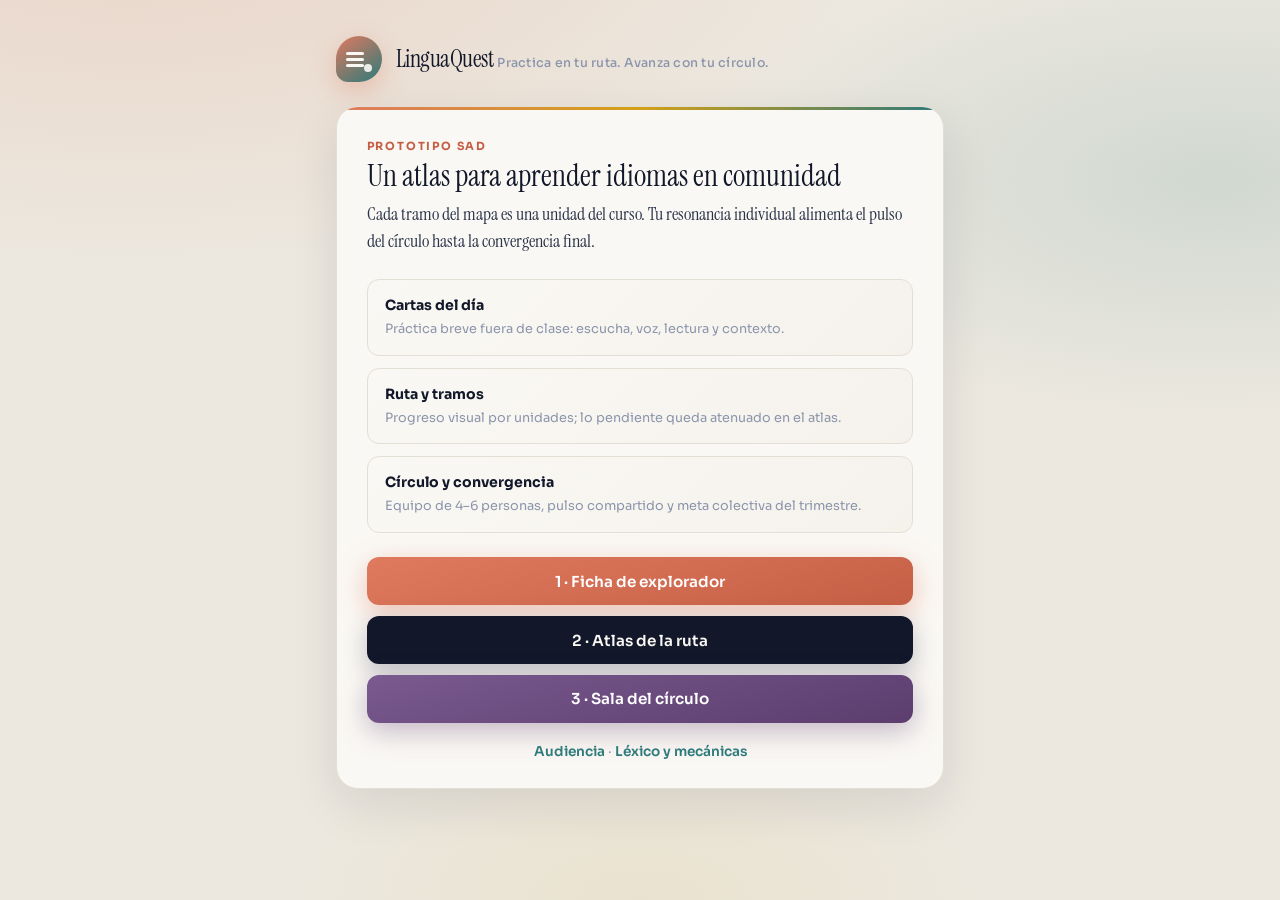
==== linguaquest/index.html @ 6ecec14f "Proyecto LinguaQuest y registro de plataforma. Incluye sitio web estático con páginas de inicio, map" ====
<!DOCTYPE html>
<html lang="es">
  <head>
    <meta charset="UTF-8" />
    <meta name="viewport" content="width=device-width, initial-scale=1.0" />
    <title>LinguaQuest — Atlas de idiomas</title>
    <link rel="stylesheet" href="css/shared.css" />
    <link rel="preconnect" href="https://fonts.googleapis.com" />
    <link rel="preconnect" href="https://fonts.gstatic.com" crossorigin />
    <link
      href="https://fonts.googleapis.com/css2?family=Instrument+Serif:ital@0;1&family=Sora:wght@400;500;600;700&display=swap"
      rel="stylesheet"
    />
  </head>
  <body>
    <div class="page page--splash">
      <header class="site-header">
        <div class="site-identity">
          <div class="site-mark" aria-hidden="true"></div>
          <div>
            <span class="site-name">LinguaQuest</span>
            <span class="site-tagline">Practica en tu ruta. Avanza con tu círculo.</span>
          </div>
        </div>
      </header>

      <main class="card card--accent-top">
        <div class="card-header">
          <p class="eyebrow">Prototipo SAD</p>
          <h1>Un atlas para aprender idiomas en comunidad</h1>
          <p class="hero-lead">
            Cada tramo del mapa es una unidad del curso. Tu resonancia individual alimenta el pulso del
            círculo hasta la convergencia final.
          </p>
        </div>

        <div class="splash-features">
          <div class="feature-tile">
            <strong>Cartas del día</strong>
            <span>Práctica breve fuera de clase: escucha, voz, lectura y contexto.</span>
          </div>
          <div class="feature-tile">
            <strong>Ruta y tramos</strong>
            <span>Progreso visual por unidades; lo pendiente queda atenuado en el atlas.</span>
          </div>
          <div class="feature-tile">
            <strong>Círculo y convergencia</strong>
            <span>Equipo de 4–6 personas, pulso compartido y meta colectiva del trimestre.</span>
          </div>
        </div>

        <nav class="nav-stack" aria-label="Pantallas del prototipo">
          <a class="btn btn--coral" href="registro.html">1 · Ficha de explorador</a>
          <a class="btn btn--ink" href="mapa.html">2 · Atlas de la ruta</a>
          <a class="btn btn--converge" href="equipo.html">3 · Sala del círculo</a>
        </nav>

        <p class="footer-note">
          <a href="docs/AUDIENCIA.md">Audiencia</a>
          ·
          <a href="docs/MECANICAS.md">Léxico y mecánicas</a>
        </p>
      </main>
    </div>
  </body>
</html>
---- linguaquest/css/shared.css ----
:root {
  --ink: #12182a;
  --ink-soft: #2a3348;
  --mist: #8b95ab;
  --paper: #faf8f4;
  --paper-edge: #e4dfd4;
  --bg: #ece8df;
  --bg-glow: #d4cfc4;
  --coral: #e07a5f;
  --coral-deep: #c45f45;
  --coral-soft: #fceee9;
  --teal: #2d7a7a;
  --teal-soft: #e3f2f2;
  --amber: #d4a017;
  --amber-soft: #faf3dc;
  --converge: #5c3d6e;
  --converge-soft: #f0eaf4;
  --radius: 14px;
  --radius-lg: 22px;
  --shadow: 0 16px 48px rgba(18, 24, 42, 0.1);
  --font: "Sora", system-ui, sans-serif;
  --font-display: "Instrument Serif", Georgia, serif;
}

*,
*::before,
*::after {
  box-sizing: border-box;
}

html {
  font-size: 16px;
  -webkit-font-smoothing: antialiased;
}

body {
  margin: 0;
  min-height: 100vh;
  font-family: var(--font);
  color: var(--ink);
  background: var(--bg);
  background-image:
    radial-gradient(ellipse 120% 80% at 10% -10%, rgba(224, 122, 95, 0.18), transparent 50%),
    radial-gradient(ellipse 90% 60% at 95% 20%, rgba(45, 122, 122, 0.14), transparent 45%),
    radial-gradient(ellipse 70% 50% at 50% 100%, rgba(212, 160, 23, 0.08), transparent 40%);
}

a {
  color: var(--teal);
  font-weight: 600;
  text-decoration: none;
}

a:hover {
  color: var(--coral-deep);
  text-decoration: underline;
}

.page {
  max-width: 520px;
  margin: 0 auto;
  padding: 1.75rem 1rem 3rem;
}

.page--wide {
  max-width: 920px;
}

.page--splash {
  max-width: 640px;
}

.site-header {
  margin-bottom: 1.5rem;
  display: flex;
  align-items: center;
  justify-content: space-between;
  gap: 1rem;
  flex-wrap: wrap;
}

.site-identity {
  display: flex;
  align-items: center;
  gap: 0.85rem;
}

.site-mark {
  flex-shrink: 0;
  width: 46px;
  height: 46px;
  border-radius: 50% 50% 50% 12px;
  background: linear-gradient(145deg, var(--coral), var(--teal));
  box-shadow: 0 8px 24px rgba(224, 122, 95, 0.35);
  position: relative;
}

.site-mark::before,
.site-mark::after {
  content: "";
  position: absolute;
  background: var(--paper);
  border-radius: 2px;
}

.site-mark::before {
  width: 18px;
  height: 3px;
  left: 10px;
  top: 16px;
  box-shadow: 0 6px 0 var(--paper), 0 12px 0 var(--paper);
}

.site-mark::after {
  width: 8px;
  height: 8px;
  right: 10px;
  bottom: 10px;
  border-radius: 50%;
  opacity: 0.9;
}

.site-name {
  font-family: var(--font-display);
  font-size: 1.5rem;
  font-weight: 400;
  color: var(--ink);
  letter-spacing: -0.02em;
  line-height: 1.1;
}

.site-tagline {
  font-size: 0.78rem;
  font-weight: 500;
  color: var(--mist);
  letter-spacing: 0.02em;
}

.nav-pills {
  display: flex;
  gap: 0.3rem;
  flex-wrap: wrap;
}

.nav-pills a {
  font-size: 0.75rem;
  font-weight: 600;
  padding: 0.4rem 0.7rem;
  border-radius: 999px;
  background: var(--paper);
  border: 1px solid var(--paper-edge);
  text-decoration: none;
  color: var(--mist);
}

.nav-pills a:hover,
.nav-pills a[aria-current="page"] {
  background: var(--ink);
  color: var(--paper);
  border-color: var(--ink);
  text-decoration: none;
}

.card {
  background: var(--paper);
  border: 1px solid var(--paper-edge);
  border-radius: var(--radius-lg);
  box-shadow: var(--shadow);
  padding: 1.75rem 1.5rem 1.5rem;
}

.card--accent-top {
  position: relative;
  overflow: hidden;
}

.card--accent-top::before {
  content: "";
  position: absolute;
  top: 0;
  left: 0;
  right: 0;
  height: 3px;
  background: linear-gradient(90deg, var(--coral), var(--amber), var(--teal));
}

.card-header {
  margin-bottom: 1.5rem;
}

.eyebrow {
  margin: 0 0 0.4rem;
  font-size: 0.7rem;
  font-weight: 700;
  letter-spacing: 0.16em;
  text-transform: uppercase;
  color: var(--coral-deep);
}

.card-header h1 {
  margin: 0 0 0.5rem;
  font-family: var(--font-display);
  font-size: 1.65rem;
  font-weight: 400;
  color: var(--ink);
  line-height: 1.15;
}

.subtitle {
  margin: 0;
  font-size: 0.92rem;
  color: var(--mist);
  line-height: 1.6;
}

.hero-lead {
  font-family: var(--font-display);
  font-size: 1.15rem;
  color: var(--ink-soft);
  line-height: 1.45;
  margin: 0 0 1.5rem;
}

.form {
  display: flex;
  flex-direction: column;
  gap: 1rem;
}

.field label,
.field > span:first-child {
  font-size: 0.8rem;
  font-weight: 600;
  color: var(--ink-soft);
}

.field {
  display: flex;
  flex-direction: column;
  gap: 0.35rem;
}

.field-narrow {
  max-width: 8.5rem;
}

.field input,
.field select {
  width: 100%;
  padding: 0.72rem 0.95rem;
  font-family: inherit;
  font-size: 0.94rem;
  color: var(--ink);
  background: var(--paper);
  border: 1.5px solid var(--paper-edge);
  border-radius: 10px;
  transition: border-color 0.15s, box-shadow 0.15s;
}

.field input:focus,
.field select:focus {
  outline: none;
  border-color: var(--teal);
  box-shadow: 0 0 0 3px rgba(45, 122, 122, 0.18);
}

fieldset.form {
  border: none;
  margin: 0;
  padding: 0;
}

fieldset.form legend {
  margin-bottom: 0.75rem;
}

.vocation-grid {
  display: grid;
  grid-template-columns: 1fr 1fr;
  gap: 0.6rem;
}

.vocation-option {
  position: relative;
}

.vocation-option input {
  position: absolute;
  opacity: 0;
  pointer-events: none;
}

.vocation-option label {
  display: block;
  padding: 0.8rem 0.9rem;
  border: 1.5px solid var(--paper-edge);
  border-radius: 12px;
  cursor: pointer;
  background: var(--paper);
  transition: border-color 0.15s, transform 0.15s;
}

.vocation-option input:checked + label {
  border-color: var(--ink);
  background: var(--coral-soft);
  transform: translateY(-1px);
}

.vocation-option strong {
  display: block;
  font-size: 0.86rem;
  margin-bottom: 0.15rem;
}

.vocation-option span {
  font-size: 0.72rem;
  color: var(--mist);
  font-weight: 500;
  line-height: 1.35;
}

.actions {
  margin-top: 0.25rem;
}

.btn {
  width: 100%;
  padding: 0.92rem 1rem;
  font-family: inherit;
  font-size: 0.95rem;
  font-weight: 600;
  border: none;
  border-radius: 12px;
  cursor: pointer;
  text-align: center;
  text-decoration: none;
  display: inline-block;
  transition: transform 0.1s, filter 0.15s;
}

.btn:active {
  transform: translateY(1px);
}

.btn--coral {
  color: #fff;
  background: linear-gradient(165deg, var(--coral), var(--coral-deep));
  box-shadow: 0 8px 28px rgba(224, 122, 95, 0.4);
}

.btn--coral:hover {
  filter: brightness(1.05);
  color: #fff;
  text-decoration: none;
}

.btn--ink {
  color: var(--paper);
  background: var(--ink);
  box-shadow: 0 8px 24px rgba(18, 24, 42, 0.25);
}

.btn--ink:hover {
  color: var(--paper);
  text-decoration: none;
}

.btn--teal {
  color: #fff;
  background: linear-gradient(165deg, #3a9494, var(--teal));
  box-shadow: 0 8px 24px rgba(45, 122, 122, 0.35);
}

.btn--teal:hover {
  color: #fff;
  text-decoration: none;
}

.btn--converge {
  color: #fff;
  background: linear-gradient(165deg, #7a5a8f, var(--converge));
  box-shadow: 0 8px 28px rgba(92, 61, 110, 0.35);
}

.btn--converge:hover {
  color: #fff;
  text-decoration: none;
}

.nav-stack {
  display: flex;
  flex-direction: column;
  gap: 0.65rem;
}

.footer-note {
  margin: 1.25rem 0 0;
  text-align: center;
  font-size: 0.85rem;
  color: var(--mist);
}

/* HUD */
.hud {
  display: flex;
  gap: 0.45rem;
  flex-wrap: wrap;
  margin-bottom: 1.25rem;
}

.chip {
  display: inline-flex;
  align-items: center;
  gap: 0.3rem;
  padding: 0.38rem 0.7rem;
  font-size: 0.76rem;
  font-weight: 600;
  background: var(--paper);
  border: 1px solid var(--paper-edge);
  border-radius: 999px;
  color: var(--ink-soft);
}

.chip--coral {
  background: var(--coral-soft);
  border-color: #f0c4b8;
  color: var(--coral-deep);
}

.chip--teal {
  background: var(--teal-soft);
  border-color: #b8dddd;
  color: var(--teal);
}

.chip--amber {
  background: var(--amber-soft);
  border-color: #e8d9a0;
  color: #8a6910;
}

.chip-dot {
  width: 6px;
  height: 6px;
  border-radius: 50%;
  background: currentColor;
}

/* Atlas map — vertical trail */
.map-layout {
  display: grid;
  gap: 1.25rem;
}

@media (min-width: 700px) {
  .map-layout {
    grid-template-columns: 1fr 260px;
    align-items: start;
  }
}

.atlas-panel {
  background: var(--ink);
  color: var(--paper);
  border-radius: var(--radius-lg);
  padding: 1.5rem 1.25rem 1.75rem;
  position: relative;
  overflow: hidden;
}

.atlas-panel::before {
  content: "";
  position: absolute;
  width: 200px;
  height: 200px;
  border-radius: 50%;
  background: radial-gradient(circle, rgba(224, 122, 95, 0.25), transparent 70%);
  top: -60px;
  right: -40px;
  pointer-events: none;
}

.atlas-title {
  margin: 0 0 0.25rem;
  font-family: var(--font-display);
  font-size: 1.2rem;
  font-weight: 400;
  position: relative;
}

.atlas-sub {
  margin: 0 0 1.25rem;
  font-size: 0.8rem;
  opacity: 0.7;
  position: relative;
}

.trail {
  list-style: none;
  margin: 0;
  padding: 0;
  position: relative;
}

.trail::before {
  content: "";
  position: absolute;
  left: 11px;
  top: 8px;
  bottom: 8px;
  width: 2px;
  background: rgba(255, 255, 255, 0.15);
}

.trail-item {
  position: relative;
  padding-left: 2.25rem;
  padding-bottom: 1rem;
}

.trail-item:last-child {
  padding-bottom: 0;
}

.trail-node {
  position: absolute;
  left: 0;
  top: 2px;
  width: 24px;
  height: 24px;
  border-radius: 50%;
  border: 2px solid rgba(255, 255, 255, 0.25);
  background: var(--ink);
  display: flex;
  align-items: center;
  justify-content: center;
  font-size: 0.65rem;
  font-weight: 700;
}

.trail-item--active .trail-node {
  border-color: var(--coral);
  background: var(--coral);
  color: #fff;
  box-shadow: 0 0 0 4px rgba(224, 122, 95, 0.35);
}

.trail-item--locked {
  opacity: 0.4;
}

.trail-name {
  font-size: 0.82rem;
  font-weight: 600;
  display: block;
}

.trail-desc {
  font-size: 0.72rem;
  opacity: 0.65;
  margin-top: 0.1rem;
  display: block;
}

.trail-cta {
  margin-top: 1.35rem;
  position: relative;
}

.side-panel {
  background: var(--paper);
  border: 1px solid var(--paper-edge);
  border-radius: var(--radius-lg);
  padding: 1.25rem;
  box-shadow: var(--shadow);
}

.side-panel h2 {
  margin: 0 0 0.45rem;
  font-family: var(--font-display);
  font-size: 1.2rem;
  font-weight: 400;
}

.side-panel p {
  margin: 0 0 1rem;
  font-size: 0.86rem;
  color: var(--mist);
  line-height: 1.55;
}

.meta-row {
  display: flex;
  flex-wrap: wrap;
  gap: 0.5rem;
  font-size: 0.75rem;
  font-weight: 600;
  color: var(--teal);
}

/* Circle / team */
.circle-layout {
  display: flex;
  flex-direction: column;
  gap: 1.25rem;
}

.converge-panel {
  background: linear-gradient(135deg, #2a1835 0%, var(--converge) 55%, #4a3060 100%);
  color: var(--paper);
  border-radius: var(--radius-lg);
  padding: 1.4rem 1.5rem;
  box-shadow: var(--shadow);
}

.converge-panel h2 {
  margin: 0 0 0.3rem;
  font-family: var(--font-display);
  font-size: 1.3rem;
  font-weight: 400;
}

.converge-panel > p {
  margin: 0 0 1rem;
  font-size: 0.84rem;
  opacity: 0.88;
  line-height: 1.5;
}

.converge-bar {
  height: 12px;
  background: rgba(0, 0, 0, 0.35);
  border-radius: 999px;
  overflow: hidden;
}

.converge-bar-fill {
  height: 100%;
  width: 60%;
  background: linear-gradient(90deg, var(--coral), var(--amber));
  border-radius: 999px;
}

.converge-label {
  margin-top: 0.45rem;
  font-size: 0.78rem;
  font-weight: 600;
  text-align: right;
  opacity: 0.9;
}

.pulse-wrap label {
  font-size: 0.78rem;
  font-weight: 600;
  color: var(--mist);
}

.pulse-bar {
  height: 10px;
  background: var(--bg);
  border-radius: 999px;
  margin-top: 0.35rem;
  overflow: hidden;
}

.pulse-bar-fill {
  height: 100%;
  width: 72%;
  background: linear-gradient(90deg, var(--teal), #5aadad);
  border-radius: 999px;
}

.member-grid {
  display: grid;
  gap: 0.65rem;
  margin-top: 1.15rem;
}

@media (min-width: 520px) {
  .member-grid {
    grid-template-columns: 1fr 1fr;
  }
}

.member-card {
  display: flex;
  gap: 0.8rem;
  padding: 0.85rem;
  border: 1px solid var(--paper-edge);
  border-radius: 12px;
  background: var(--paper);
}

.member-sigil {
  width: 42px;
  height: 42px;
  border-radius: 10px;
  flex-shrink: 0;
  display: flex;
  align-items: center;
  justify-content: center;
  font-size: 0.7rem;
  font-weight: 700;
  letter-spacing: 0.04em;
  color: var(--ink);
}

.member-sigil--archivista {
  background: #dde8f0;
}
.member-sigil--vocero {
  background: var(--coral-soft);
}
.member-sigil--cartografo {
  background: var(--teal-soft);
}
.member-sigil--sintetista {
  background: var(--converge-soft);
}

.member-info strong {
  display: block;
  font-size: 0.88rem;
}

.member-info span {
  font-size: 0.73rem;
  color: var(--mist);
  font-weight: 500;
}

.brujula-mini {
  margin-top: 0.35rem;
  height: 5px;
  background: var(--bg);
  border-radius: 999px;
  overflow: hidden;
}

.brujula-mini-fill {
  height: 100%;
  background: var(--teal);
  border-radius: 999px;
}

.spark-row {
  display: flex;
  flex-wrap: wrap;
  gap: 0.45rem;
  margin-top: 1rem;
}

.spark-btn {
  padding: 0.5rem 0.85rem;
  font-family: inherit;
  font-size: 0.8rem;
  font-weight: 600;
  color: var(--ink);
  background: var(--bg);
  border: 1px solid var(--paper-edge);
  border-radius: 10px;
  cursor: pointer;
}

.spark-btn:disabled {
  opacity: 0.45;
  cursor: not-allowed;
}

.splash-features {
  display: grid;
  gap: 0.75rem;
  margin: 1.5rem 0;
}

.feature-tile {
  padding: 1rem 1.1rem;
  border-radius: 12px;
  border: 1px solid var(--paper-edge);
  background: linear-gradient(135deg, var(--paper) 0%, #f5f2ec 100%);
}

.feature-tile strong {
  display: block;
  font-size: 0.88rem;
  margin-bottom: 0.2rem;
}

.feature-tile span {
  font-size: 0.8rem;
  color: var(--mist);
  line-height: 1.45;
}

@media (min-width: 540px) {
  .page {
    padding-top: 2.25rem;
  }

  .card {
    padding: 2rem 1.85rem 1.75rem;
  }

  .card-header h1 {
    font-size: 1.85rem;
  }
}

@media (prefers-reduced-motion: reduce) {
  .btn,
  .converge-bar-fill,
  .vocation-option label {
    transition: none;
  }
}
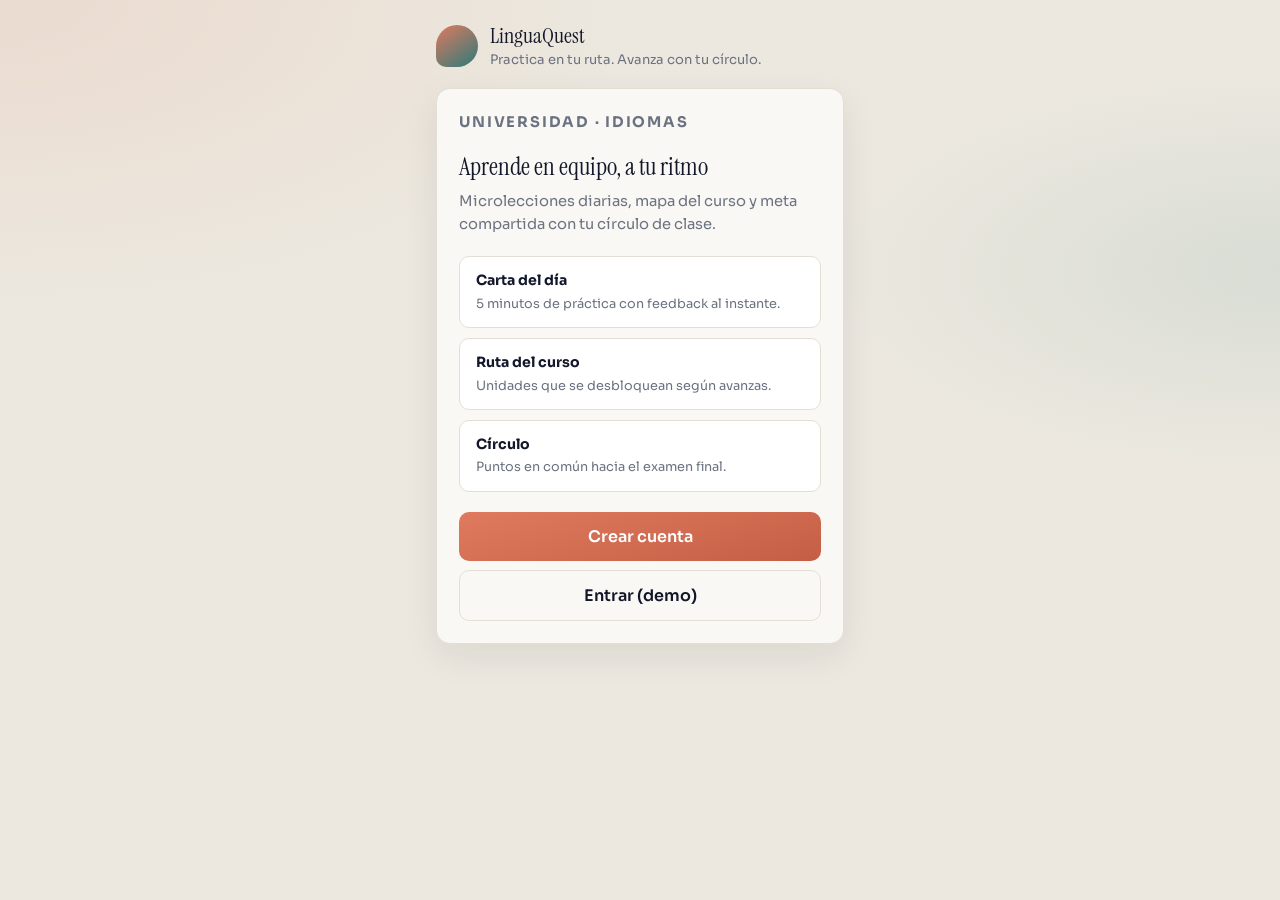
==== commit 9b4bf394: "Actualizar LinguaQuest: nuevas páginas, JS y flujo. Añade carta e inicio, documentación de flujo, ap" ====
--- a/linguaquest/index.html
+++ b/linguaquest/index.html
@@ -3,63 +3,47 @@
   <head>
     <meta charset="UTF-8" />
     <meta name="viewport" content="width=device-width, initial-scale=1.0" />
-    <title>LinguaQuest — Atlas de idiomas</title>
+    <title>LinguaQuest</title>
     <link rel="stylesheet" href="css/shared.css" />
     <link rel="preconnect" href="https://fonts.googleapis.com" />
     <link rel="preconnect" href="https://fonts.gstatic.com" crossorigin />
     <link
-      href="https://fonts.googleapis.com/css2?family=Instrument+Serif:ital@0;1&family=Sora:wght@400;500;600;700&display=swap"
+      href="https://fonts.googleapis.com/css2?family=Instrument+Serif&family=Sora:wght@400;500;600;700&display=swap"
       rel="stylesheet"
     />
   </head>
   <body>
-    <div class="page page--splash">
-      <header class="site-header">
-        <div class="site-identity">
-          <div class="site-mark" aria-hidden="true"></div>
-          <div>
-            <span class="site-name">LinguaQuest</span>
-            <span class="site-tagline">Practica en tu ruta. Avanza con tu círculo.</span>
-          </div>
+    <div class="page">
+      <header class="header">
+        <div class="mark" aria-hidden="true"></div>
+        <div class="header-text">
+          <p class="logo">LinguaQuest</p>
+          <p class="tagline">Practica en tu ruta. Avanza con tu círculo.</p>
         </div>
       </header>
 
-      <main class="card card--accent-top">
-        <div class="card-header">
-          <p class="eyebrow">Prototipo SAD</p>
-          <h1>Un atlas para aprender idiomas en comunidad</h1>
-          <p class="hero-lead">
-            Cada tramo del mapa es una unidad del curso. Tu resonancia individual alimenta el pulso del
-            círculo hasta la convergencia final.
-          </p>
-        </div>
+      <main class="card">
+        <p class="eyebrow">Universidad · idiomas</p>
+        <h1>Aprende en equipo, a tu ritmo</h1>
+        <p>Microlecciones diarias, mapa del curso y meta compartida con tu círculo de clase.</p>
 
-        <div class="splash-features">
-          <div class="feature-tile">
-            <strong>Cartas del día</strong>
-            <span>Práctica breve fuera de clase: escucha, voz, lectura y contexto.</span>
+        <div class="help-cards">
+          <div class="help-card">
+            <strong>Carta del día</strong>
+            <span>5 minutos de práctica con feedback al instante.</span>
           </div>
-          <div class="feature-tile">
-            <strong>Ruta y tramos</strong>
-            <span>Progreso visual por unidades; lo pendiente queda atenuado en el atlas.</span>
+          <div class="help-card">
+            <strong>Ruta del curso</strong>
+            <span>Unidades que se desbloquean según avanzas.</span>
           </div>
-          <div class="feature-tile">
-            <strong>Círculo y convergencia</strong>
-            <span>Equipo de 4–6 personas, pulso compartido y meta colectiva del trimestre.</span>
+          <div class="help-card">
+            <strong>Círculo</strong>
+            <span>Puntos en común hacia el examen final.</span>
           </div>
         </div>
 
-        <nav class="nav-stack" aria-label="Pantallas del prototipo">
-          <a class="btn btn--coral" href="registro.html">1 · Ficha de explorador</a>
-          <a class="btn btn--ink" href="mapa.html">2 · Atlas de la ruta</a>
-          <a class="btn btn--converge" href="equipo.html">3 · Sala del círculo</a>
-        </nav>
-
-        <p class="footer-note">
-          <a href="docs/AUDIENCIA.md">Audiencia</a>
-          ·
-          <a href="docs/MECANICAS.md">Léxico y mecánicas</a>
-        </p>
+        <a class="btn" href="registro.html">Crear cuenta</a>
+        <a class="btn btn--ghost" href="inicio.html">Entrar (demo)</a>
       </main>
     </div>
   </body>
--- a/linguaquest/css/shared.css
+++ b/linguaquest/css/shared.css
@@ -1,23 +1,16 @@
 :root {
   --ink: #12182a;
-  --ink-soft: #2a3348;
-  --mist: #8b95ab;
+  --muted: #6b7280;
   --paper: #faf8f4;
-  --paper-edge: #e4dfd4;
+  --line: #e4dfd4;
   --bg: #ece8df;
-  --bg-glow: #d4cfc4;
-  --coral: #e07a5f;
-  --coral-deep: #c45f45;
-  --coral-soft: #fceee9;
+  --accent: #e07a5f;
+  --accent-soft: #fceee9;
   --teal: #2d7a7a;
   --teal-soft: #e3f2f2;
-  --amber: #d4a017;
-  --amber-soft: #faf3dc;
-  --converge: #5c3d6e;
-  --converge-soft: #f0eaf4;
+  --purple: #5c3d6e;
   --radius: 14px;
-  --radius-lg: 22px;
-  --shadow: 0 16px 48px rgba(18, 24, 42, 0.1);
+  --shadow: 0 12px 36px rgba(18, 24, 42, 0.08);
   --font: "Sora", system-ui, sans-serif;
   --font-display: "Instrument Serif", Georgia, serif;
 }
@@ -26,11 +19,6 @@
 *::before,
 *::after {
   box-sizing: border-box;
-}
-
-html {
-  font-size: 16px;
-  -webkit-font-smoothing: antialiased;
 }
 
 body {
@@ -40,9 +28,8 @@
   color: var(--ink);
   background: var(--bg);
   background-image:
-    radial-gradient(ellipse 120% 80% at 10% -10%, rgba(224, 122, 95, 0.18), transparent 50%),
-    radial-gradient(ellipse 90% 60% at 95% 20%, rgba(45, 122, 122, 0.14), transparent 45%),
-    radial-gradient(ellipse 70% 50% at 50% 100%, rgba(212, 160, 23, 0.08), transparent 40%);
+    radial-gradient(ellipse 100% 70% at 0% 0%, rgba(224, 122, 95, 0.12), transparent 50%),
+    radial-gradient(ellipse 80% 50% at 100% 30%, rgba(45, 122, 122, 0.1), transparent 45%);
 }
 
 a {
@@ -52,764 +39,530 @@
 }
 
 a:hover {
-  color: var(--coral-deep);
   text-decoration: underline;
 }
 
 .page {
+  max-width: 440px;
+  margin: 0 auto;
+  padding: 1.5rem 1rem 5rem;
+}
+
+.page--wide {
   max-width: 520px;
-  margin: 0 auto;
-  padding: 1.75rem 1rem 3rem;
-}
-
-.page--wide {
-  max-width: 920px;
-}
-
-.page--splash {
-  max-width: 640px;
-}
-
-.site-header {
-  margin-bottom: 1.5rem;
+}
+
+.header {
   display: flex;
   align-items: center;
-  justify-content: space-between;
-  gap: 1rem;
-  flex-wrap: wrap;
-}
-
-.site-identity {
-  display: flex;
-  align-items: center;
-  gap: 0.85rem;
-}
-
-.site-mark {
+  gap: 0.75rem;
+  margin-bottom: 1.25rem;
+}
+
+.mark {
+  width: 42px;
+  height: 42px;
+  border-radius: 50% 50% 50% 10px;
+  background: linear-gradient(145deg, var(--accent), var(--teal));
   flex-shrink: 0;
-  width: 46px;
-  height: 46px;
-  border-radius: 50% 50% 50% 12px;
-  background: linear-gradient(145deg, var(--coral), var(--teal));
-  box-shadow: 0 8px 24px rgba(224, 122, 95, 0.35);
-  position: relative;
-}
-
-.site-mark::before,
-.site-mark::after {
-  content: "";
-  position: absolute;
-  background: var(--paper);
-  border-radius: 2px;
-}
-
-.site-mark::before {
-  width: 18px;
-  height: 3px;
-  left: 10px;
-  top: 16px;
-  box-shadow: 0 6px 0 var(--paper), 0 12px 0 var(--paper);
-}
-
-.site-mark::after {
-  width: 8px;
-  height: 8px;
-  right: 10px;
-  bottom: 10px;
-  border-radius: 50%;
-  opacity: 0.9;
-}
-
-.site-name {
+}
+
+.header-text .logo {
   font-family: var(--font-display);
-  font-size: 1.5rem;
-  font-weight: 400;
-  color: var(--ink);
-  letter-spacing: -0.02em;
+  font-size: 1.4rem;
+  margin: 0;
   line-height: 1.1;
 }
 
-.site-tagline {
-  font-size: 0.78rem;
-  font-weight: 500;
-  color: var(--mist);
-  letter-spacing: 0.02em;
-}
-
-.nav-pills {
-  display: flex;
-  gap: 0.3rem;
-  flex-wrap: wrap;
-}
-
-.nav-pills a {
-  font-size: 0.75rem;
-  font-weight: 600;
-  padding: 0.4rem 0.7rem;
-  border-radius: 999px;
-  background: var(--paper);
-  border: 1px solid var(--paper-edge);
-  text-decoration: none;
-  color: var(--mist);
-}
-
-.nav-pills a:hover,
-.nav-pills a[aria-current="page"] {
-  background: var(--ink);
-  color: var(--paper);
-  border-color: var(--ink);
-  text-decoration: none;
+.tagline {
+  margin: 0.15rem 0 0;
+  font-size: 0.82rem;
+  color: var(--muted);
+}
+
+.eyebrow {
+  font-size: 0.7rem;
+  font-weight: 700;
+  letter-spacing: 0.12em;
+  text-transform: uppercase;
+  color: var(--accent);
+  margin: 0 0 0.35rem;
 }
 
 .card {
   background: var(--paper);
-  border: 1px solid var(--paper-edge);
-  border-radius: var(--radius-lg);
+  border: 1px solid var(--line);
+  border-radius: var(--radius);
+  padding: 1.4rem;
   box-shadow: var(--shadow);
-  padding: 1.75rem 1.5rem 1.5rem;
-}
-
-.card--accent-top {
-  position: relative;
-  overflow: hidden;
-}
-
-.card--accent-top::before {
-  content: "";
-  position: absolute;
-  top: 0;
-  left: 0;
-  right: 0;
-  height: 3px;
-  background: linear-gradient(90deg, var(--coral), var(--amber), var(--teal));
-}
-
-.card-header {
-  margin-bottom: 1.5rem;
-}
-
-.eyebrow {
-  margin: 0 0 0.4rem;
-  font-size: 0.7rem;
-  font-weight: 700;
-  letter-spacing: 0.16em;
-  text-transform: uppercase;
-  color: var(--coral-deep);
-}
-
-.card-header h1 {
-  margin: 0 0 0.5rem;
+}
+
+.card h1 {
   font-family: var(--font-display);
-  font-size: 1.65rem;
+  font-size: 1.55rem;
   font-weight: 400;
-  color: var(--ink);
-  line-height: 1.15;
-}
-
-.subtitle {
-  margin: 0;
+  margin: 0 0 0.45rem;
+}
+
+.card > p {
+  margin: 0 0 1rem;
+  color: var(--muted);
+  line-height: 1.55;
   font-size: 0.92rem;
-  color: var(--mist);
-  line-height: 1.6;
-}
-
-.hero-lead {
-  font-family: var(--font-display);
-  font-size: 1.15rem;
-  color: var(--ink-soft);
-  line-height: 1.45;
-  margin: 0 0 1.5rem;
-}
-
-.form {
-  display: flex;
-  flex-direction: column;
-  gap: 1rem;
-}
-
-.field label,
-.field > span:first-child {
+}
+
+.field {
+  margin-bottom: 0.95rem;
+}
+
+.field label {
+  display: block;
   font-size: 0.8rem;
   font-weight: 600;
-  color: var(--ink-soft);
-}
-
-.field {
-  display: flex;
-  flex-direction: column;
-  gap: 0.35rem;
-}
-
-.field-narrow {
-  max-width: 8.5rem;
+  margin-bottom: 0.3rem;
+  color: var(--muted);
 }
 
 .field input,
 .field select {
   width: 100%;
-  padding: 0.72rem 0.95rem;
-  font-family: inherit;
-  font-size: 0.94rem;
-  color: var(--ink);
-  background: var(--paper);
-  border: 1.5px solid var(--paper-edge);
+  padding: 0.68rem 0.85rem;
+  font: inherit;
+  border: 1px solid var(--line);
   border-radius: 10px;
-  transition: border-color 0.15s, box-shadow 0.15s;
+  background: #fff;
 }
 
 .field input:focus,
 .field select:focus {
-  outline: none;
-  border-color: var(--teal);
-  box-shadow: 0 0 0 3px rgba(45, 122, 122, 0.18);
-}
-
-fieldset.form {
+  outline: 2px solid var(--teal);
+  outline-offset: 1px;
+}
+
+.btn {
+  display: block;
+  width: 100%;
+  padding: 0.88rem;
+  font: inherit;
+  font-weight: 600;
+  text-align: center;
   border: none;
+  border-radius: 10px;
+  cursor: pointer;
+  background: linear-gradient(165deg, var(--accent), #c45f45);
+  color: #fff;
+  text-decoration: none;
+}
+
+.btn:hover {
+  filter: brightness(1.04);
+  color: #fff;
+  text-decoration: none;
+}
+
+.btn--ghost {
+  background: transparent;
+  color: var(--ink);
+  border: 1px solid var(--line);
+  margin-top: 0.55rem;
+}
+
+.btn--ghost:hover {
+  background: var(--paper);
+}
+
+.btn-row {
+  display: flex;
+  gap: 0.5rem;
+  margin-top: 0.5rem;
+}
+
+.btn-row .btn {
+  flex: 1;
+}
+
+.btn-row .btn--ghost {
+  margin-top: 0;
+}
+
+/* Progreso registro / carta */
+.steps {
+  display: flex;
+  gap: 0.4rem;
+  margin-bottom: 1.25rem;
+}
+
+.steps span {
+  flex: 1;
+  height: 4px;
+  border-radius: 999px;
+  background: var(--line);
+}
+
+.steps span.is-on {
+  background: var(--accent);
+}
+
+.steps span.is-done {
+  background: var(--teal);
+}
+
+.wizard-pane {
+  display: none;
+}
+
+.wizard-pane.is-active {
+  display: block;
+}
+
+/* Hub */
+.stats {
+  display: flex;
+  flex-wrap: wrap;
+  gap: 0.45rem;
+  margin-bottom: 1rem;
+}
+
+.stat {
+  padding: 0.4rem 0.7rem;
+  font-size: 0.76rem;
+  font-weight: 600;
+  background: #fff;
+  border: 1px solid var(--line);
+  border-radius: 999px;
+  color: var(--ink);
+}
+
+.stat--hot {
+  background: var(--accent-soft);
+  border-color: #f0c4b8;
+  color: var(--accent);
+}
+
+.hero {
+  background: var(--ink);
+  color: var(--paper);
+  border-radius: var(--radius);
+  padding: 1.3rem 1.25rem;
+  margin-bottom: 1rem;
+}
+
+.hero h2 {
+  font-family: var(--font-display);
+  font-size: 1.3rem;
+  font-weight: 400;
+  margin: 0 0 0.35rem;
+}
+
+.hero p {
+  margin: 0 0 1rem;
+  font-size: 0.86rem;
+  opacity: 0.85;
+  line-height: 1.45;
+}
+
+.hero .btn {
+  width: auto;
+  display: inline-block;
+  padding-left: 1.25rem;
+  padding-right: 1.25rem;
+}
+
+.hero.is-done {
+  background: linear-gradient(135deg, var(--teal), #245f5f);
+}
+
+.trail-mini {
+  list-style: none;
   margin: 0;
   padding: 0;
 }
 
-fieldset.form legend {
-  margin-bottom: 0.75rem;
-}
-
-.vocation-grid {
-  display: grid;
-  grid-template-columns: 1fr 1fr;
-  gap: 0.6rem;
-}
-
-.vocation-option {
-  position: relative;
-}
-
-.vocation-option input {
-  position: absolute;
-  opacity: 0;
-  pointer-events: none;
-}
-
-.vocation-option label {
-  display: block;
-  padding: 0.8rem 0.9rem;
-  border: 1.5px solid var(--paper-edge);
-  border-radius: 12px;
+.trail-mini li {
+  display: flex;
+  align-items: center;
+  gap: 0.65rem;
+  padding: 0.55rem 0;
+  font-size: 0.85rem;
+  border-bottom: 1px solid var(--line);
+}
+
+.trail-mini li:last-child {
+  border-bottom: none;
+}
+
+.trail-mini .dot {
+  width: 22px;
+  height: 22px;
+  border-radius: 50%;
+  border: 2px solid var(--line);
+  font-size: 0.65rem;
+  font-weight: 700;
+  display: flex;
+  align-items: center;
+  justify-content: center;
+  flex-shrink: 0;
+}
+
+.trail-mini li.is-active .dot {
+  background: var(--accent);
+  border-color: var(--accent);
+  color: #fff;
+}
+
+.trail-mini li.is-lock {
+  opacity: 0.45;
+}
+
+.trail-mini span small {
+  display: block;
+  color: var(--muted);
+  font-size: 0.75rem;
+  font-weight: 500;
+}
+
+/* Práctica */
+.practice-head {
+  display: flex;
+  justify-content: space-between;
+  align-items: center;
+  margin-bottom: 1rem;
+  font-size: 0.8rem;
+  font-weight: 600;
+  color: var(--muted);
+}
+
+.practice-card {
+  background: #fff;
+  border: 1px solid var(--line);
+  border-radius: var(--radius);
+  padding: 1.25rem;
+}
+
+.practice-card[hidden] {
+  display: none;
+}
+
+.practice-q {
+  font-family: var(--font-display);
+  font-size: 1.3rem;
+  text-align: center;
+  margin: 0 0 1rem;
+}
+
+.option {
+  display: block;
+  width: 100%;
+  padding: 0.8rem;
+  margin-bottom: 0.5rem;
+  font: inherit;
+  font-weight: 600;
+  text-align: left;
+  border: 1.5px solid var(--line);
+  border-radius: 10px;
+  background: var(--bg);
   cursor: pointer;
-  background: var(--paper);
-  transition: border-color 0.15s, transform 0.15s;
-}
-
-.vocation-option input:checked + label {
-  border-color: var(--ink);
-  background: var(--coral-soft);
-  transform: translateY(-1px);
-}
-
-.vocation-option strong {
-  display: block;
-  font-size: 0.86rem;
-  margin-bottom: 0.15rem;
-}
-
-.vocation-option span {
-  font-size: 0.72rem;
-  color: var(--mist);
-  font-weight: 500;
-  line-height: 1.35;
-}
-
-.actions {
-  margin-top: 0.25rem;
-}
-
-.btn {
-  width: 100%;
-  padding: 0.92rem 1rem;
-  font-family: inherit;
-  font-size: 0.95rem;
-  font-weight: 600;
-  border: none;
-  border-radius: 12px;
-  cursor: pointer;
+}
+
+.option:hover:not(:disabled) {
+  border-color: var(--teal);
+}
+
+.option:disabled {
+  cursor: default;
+}
+
+.option.is-ok {
+  border-color: var(--teal);
+  background: var(--teal-soft);
+}
+
+.option.is-bad {
+  border-color: var(--accent);
+  background: var(--accent-soft);
+}
+
+.feedback {
+  margin-top: 0.75rem;
+  font-size: 0.88rem;
+  font-weight: 600;
   text-align: center;
-  text-decoration: none;
+  min-height: 1.2rem;
+}
+
+.feedback.ok {
+  color: var(--teal);
+}
+
+.feedback.bad {
+  color: var(--accent);
+}
+
+.summary-box {
+  text-align: center;
+  padding: 0.5rem 0;
+}
+
+.summary-box .stat {
   display: inline-block;
-  transition: transform 0.1s, filter 0.15s;
-}
-
-.btn:active {
-  transform: translateY(1px);
-}
-
-.btn--coral {
-  color: #fff;
-  background: linear-gradient(165deg, var(--coral), var(--coral-deep));
-  box-shadow: 0 8px 28px rgba(224, 122, 95, 0.4);
-}
-
-.btn--coral:hover {
-  filter: brightness(1.05);
-  color: #fff;
-  text-decoration: none;
-}
-
-.btn--ink {
+  margin: 0.2rem;
+}
+
+/* Círculo */
+.goal-panel {
+  background: linear-gradient(135deg, #2a1835, var(--purple));
   color: var(--paper);
-  background: var(--ink);
-  box-shadow: 0 8px 24px rgba(18, 24, 42, 0.25);
-}
-
-.btn--ink:hover {
-  color: var(--paper);
-  text-decoration: none;
-}
-
-.btn--teal {
-  color: #fff;
-  background: linear-gradient(165deg, #3a9494, var(--teal));
-  box-shadow: 0 8px 24px rgba(45, 122, 122, 0.35);
-}
-
-.btn--teal:hover {
-  color: #fff;
-  text-decoration: none;
-}
-
-.btn--converge {
-  color: #fff;
-  background: linear-gradient(165deg, #7a5a8f, var(--converge));
-  box-shadow: 0 8px 28px rgba(92, 61, 110, 0.35);
-}
-
-.btn--converge:hover {
-  color: #fff;
-  text-decoration: none;
-}
-
-.nav-stack {
-  display: flex;
-  flex-direction: column;
-  gap: 0.65rem;
-}
-
-.footer-note {
-  margin: 1.25rem 0 0;
-  text-align: center;
-  font-size: 0.85rem;
-  color: var(--mist);
-}
-
-/* HUD */
-.hud {
-  display: flex;
-  gap: 0.45rem;
-  flex-wrap: wrap;
-  margin-bottom: 1.25rem;
-}
-
-.chip {
-  display: inline-flex;
-  align-items: center;
-  gap: 0.3rem;
-  padding: 0.38rem 0.7rem;
-  font-size: 0.76rem;
-  font-weight: 600;
-  background: var(--paper);
-  border: 1px solid var(--paper-edge);
-  border-radius: 999px;
-  color: var(--ink-soft);
-}
-
-.chip--coral {
-  background: var(--coral-soft);
-  border-color: #f0c4b8;
-  color: var(--coral-deep);
-}
-
-.chip--teal {
-  background: var(--teal-soft);
-  border-color: #b8dddd;
-  color: var(--teal);
-}
-
-.chip--amber {
-  background: var(--amber-soft);
-  border-color: #e8d9a0;
-  color: #8a6910;
-}
-
-.chip-dot {
-  width: 6px;
-  height: 6px;
-  border-radius: 50%;
-  background: currentColor;
-}
-
-/* Atlas map — vertical trail */
-.map-layout {
-  display: grid;
-  gap: 1.25rem;
-}
-
-@media (min-width: 700px) {
-  .map-layout {
-    grid-template-columns: 1fr 260px;
-    align-items: start;
-  }
-}
-
-.atlas-panel {
-  background: var(--ink);
-  color: var(--paper);
-  border-radius: var(--radius-lg);
-  padding: 1.5rem 1.25rem 1.75rem;
-  position: relative;
-  overflow: hidden;
-}
-
-.atlas-panel::before {
-  content: "";
-  position: absolute;
-  width: 200px;
-  height: 200px;
-  border-radius: 50%;
-  background: radial-gradient(circle, rgba(224, 122, 95, 0.25), transparent 70%);
-  top: -60px;
-  right: -40px;
-  pointer-events: none;
-}
-
-.atlas-title {
-  margin: 0 0 0.25rem;
+  border-radius: var(--radius);
+  padding: 1.25rem;
+  margin-bottom: 1rem;
+}
+
+.goal-panel h2 {
   font-family: var(--font-display);
   font-size: 1.2rem;
   font-weight: 400;
-  position: relative;
-}
-
-.atlas-sub {
-  margin: 0 0 1.25rem;
-  font-size: 0.8rem;
-  opacity: 0.7;
-  position: relative;
-}
-
-.trail {
-  list-style: none;
-  margin: 0;
-  padding: 0;
-  position: relative;
-}
-
-.trail::before {
-  content: "";
-  position: absolute;
-  left: 11px;
-  top: 8px;
-  bottom: 8px;
-  width: 2px;
-  background: rgba(255, 255, 255, 0.15);
-}
-
-.trail-item {
-  position: relative;
-  padding-left: 2.25rem;
-  padding-bottom: 1rem;
-}
-
-.trail-item:last-child {
-  padding-bottom: 0;
-}
-
-.trail-node {
-  position: absolute;
-  left: 0;
-  top: 2px;
-  width: 24px;
-  height: 24px;
-  border-radius: 50%;
-  border: 2px solid rgba(255, 255, 255, 0.25);
-  background: var(--ink);
-  display: flex;
-  align-items: center;
-  justify-content: center;
-  font-size: 0.65rem;
-  font-weight: 700;
-}
-
-.trail-item--active .trail-node {
-  border-color: var(--coral);
-  background: var(--coral);
-  color: #fff;
-  box-shadow: 0 0 0 4px rgba(224, 122, 95, 0.35);
-}
-
-.trail-item--locked {
-  opacity: 0.4;
-}
-
-.trail-name {
-  font-size: 0.82rem;
-  font-weight: 600;
-  display: block;
-}
-
-.trail-desc {
-  font-size: 0.72rem;
-  opacity: 0.65;
-  margin-top: 0.1rem;
-  display: block;
-}
-
-.trail-cta {
-  margin-top: 1.35rem;
-  position: relative;
-}
-
-.side-panel {
-  background: var(--paper);
-  border: 1px solid var(--paper-edge);
-  border-radius: var(--radius-lg);
-  padding: 1.25rem;
-  box-shadow: var(--shadow);
-}
-
-.side-panel h2 {
-  margin: 0 0 0.45rem;
-  font-family: var(--font-display);
-  font-size: 1.2rem;
-  font-weight: 400;
-}
-
-.side-panel p {
-  margin: 0 0 1rem;
-  font-size: 0.86rem;
-  color: var(--mist);
-  line-height: 1.55;
-}
-
-.meta-row {
-  display: flex;
-  flex-wrap: wrap;
-  gap: 0.5rem;
-  font-size: 0.75rem;
-  font-weight: 600;
-  color: var(--teal);
-}
-
-/* Circle / team */
-.circle-layout {
-  display: flex;
-  flex-direction: column;
-  gap: 1.25rem;
-}
-
-.converge-panel {
-  background: linear-gradient(135deg, #2a1835 0%, var(--converge) 55%, #4a3060 100%);
-  color: var(--paper);
-  border-radius: var(--radius-lg);
-  padding: 1.4rem 1.5rem;
-  box-shadow: var(--shadow);
-}
-
-.converge-panel h2 {
   margin: 0 0 0.3rem;
-  font-family: var(--font-display);
-  font-size: 1.3rem;
-  font-weight: 400;
-}
-
-.converge-panel > p {
-  margin: 0 0 1rem;
+}
+
+.goal-panel p {
+  margin: 0 0 0.85rem;
   font-size: 0.84rem;
-  opacity: 0.88;
-  line-height: 1.5;
-}
-
-.converge-bar {
-  height: 12px;
-  background: rgba(0, 0, 0, 0.35);
+  opacity: 0.9;
+}
+
+.bar {
+  height: 10px;
+  background: rgba(0, 0, 0, 0.3);
   border-radius: 999px;
   overflow: hidden;
 }
 
-.converge-bar-fill {
+.bar > span {
+  display: block;
   height: 100%;
-  width: 60%;
-  background: linear-gradient(90deg, var(--coral), var(--amber));
   border-radius: 999px;
-}
-
-.converge-label {
-  margin-top: 0.45rem;
+  background: linear-gradient(90deg, var(--accent), #d4a017);
+}
+
+.bar-label {
+  margin-top: 0.4rem;
   font-size: 0.78rem;
   font-weight: 600;
   text-align: right;
-  opacity: 0.9;
-}
-
-.pulse-wrap label {
-  font-size: 0.78rem;
-  font-weight: 600;
-  color: var(--mist);
-}
-
-.pulse-bar {
-  height: 10px;
-  background: var(--bg);
-  border-radius: 999px;
-  margin-top: 0.35rem;
-  overflow: hidden;
-}
-
-.pulse-bar-fill {
-  height: 100%;
-  width: 72%;
-  background: linear-gradient(90deg, var(--teal), #5aadad);
-  border-radius: 999px;
-}
-
-.member-grid {
-  display: grid;
-  gap: 0.65rem;
-  margin-top: 1.15rem;
-}
-
-@media (min-width: 520px) {
-  .member-grid {
-    grid-template-columns: 1fr 1fr;
-  }
-}
-
-.member-card {
-  display: flex;
-  gap: 0.8rem;
-  padding: 0.85rem;
-  border: 1px solid var(--paper-edge);
-  border-radius: 12px;
-  background: var(--paper);
-}
-
-.member-sigil {
-  width: 42px;
-  height: 42px;
+}
+
+.member {
+  display: flex;
+  gap: 0.75rem;
+  padding: 0.75rem 0;
+  border-bottom: 1px solid var(--line);
+}
+
+.member:last-child {
+  border-bottom: none;
+}
+
+.avatar {
+  width: 40px;
+  height: 40px;
   border-radius: 10px;
-  flex-shrink: 0;
+  background: var(--teal-soft);
   display: flex;
   align-items: center;
   justify-content: center;
   font-size: 0.7rem;
   font-weight: 700;
-  letter-spacing: 0.04em;
-  color: var(--ink);
-}
-
-.member-sigil--archivista {
-  background: #dde8f0;
-}
-.member-sigil--vocero {
-  background: var(--coral-soft);
-}
-.member-sigil--cartografo {
-  background: var(--teal-soft);
-}
-.member-sigil--sintetista {
-  background: var(--converge-soft);
-}
-
-.member-info strong {
-  display: block;
-  font-size: 0.88rem;
-}
-
-.member-info span {
-  font-size: 0.73rem;
-  color: var(--mist);
-  font-weight: 500;
-}
-
-.brujula-mini {
+  flex-shrink: 0;
+}
+
+.avatar--coral {
+  background: var(--accent-soft);
+}
+
+.member strong {
+  display: block;
+  font-size: 0.9rem;
+}
+
+.member span {
+  font-size: 0.78rem;
+  color: var(--muted);
+}
+
+.member .bar {
   margin-top: 0.35rem;
   height: 5px;
-  background: var(--bg);
-  border-radius: 999px;
-  overflow: hidden;
-}
-
-.brujula-mini-fill {
-  height: 100%;
+}
+
+.member .bar > span {
   background: var(--teal);
-  border-radius: 999px;
-}
-
-.spark-row {
-  display: flex;
-  flex-wrap: wrap;
-  gap: 0.45rem;
-  margin-top: 1rem;
-}
-
-.spark-btn {
-  padding: 0.5rem 0.85rem;
-  font-family: inherit;
+}
+
+.pulse-label {
   font-size: 0.8rem;
   font-weight: 600;
+  color: var(--muted);
+  margin-bottom: 0.35rem;
+}
+
+.help-cards {
+  display: grid;
+  gap: 0.6rem;
+  margin: 1.25rem 0;
+}
+
+.help-card {
+  padding: 0.9rem 1rem;
+  border: 1px solid var(--line);
+  border-radius: 10px;
+  background: #fff;
+}
+
+.help-card strong {
+  display: block;
+  font-size: 0.88rem;
+  margin-bottom: 0.15rem;
+}
+
+.help-card span {
+  font-size: 0.8rem;
+  color: var(--muted);
+}
+
+.bottom-nav {
+  position: fixed;
+  left: 0;
+  right: 0;
+  bottom: 0;
+  padding: 0.45rem 1rem calc(0.45rem + env(safe-area-inset-bottom, 0));
+  background: rgba(250, 248, 244, 0.95);
+  border-top: 1px solid var(--line);
+  backdrop-filter: blur(8px);
+}
+
+.bottom-nav ul {
+  list-style: none;
+  margin: 0 auto;
+  padding: 0;
+  max-width: 360px;
+  display: flex;
+}
+
+.bottom-nav a {
+  flex: 1;
+  text-align: center;
+  padding: 0.4rem;
+  font-size: 0.72rem;
+  font-weight: 600;
+  color: var(--muted);
+  text-decoration: none;
+}
+
+.bottom-nav a[aria-current="page"] {
+  color: var(--accent);
+}
+
+.bottom-nav a:hover {
+  text-decoration: none;
   color: var(--ink);
-  background: var(--bg);
-  border: 1px solid var(--paper-edge);
-  border-radius: 10px;
-  cursor: pointer;
-}
-
-.spark-btn:disabled {
-  opacity: 0.45;
-  cursor: not-allowed;
-}
-
-.splash-features {
-  display: grid;
-  gap: 0.75rem;
-  margin: 1.5rem 0;
-}
-
-.feature-tile {
-  padding: 1rem 1.1rem;
-  border-radius: 12px;
-  border: 1px solid var(--paper-edge);
-  background: linear-gradient(135deg, var(--paper) 0%, #f5f2ec 100%);
-}
-
-.feature-tile strong {
-  display: block;
-  font-size: 0.88rem;
-  margin-bottom: 0.2rem;
-}
-
-.feature-tile span {
-  font-size: 0.8rem;
-  color: var(--mist);
-  line-height: 1.45;
-}
-
-@media (min-width: 540px) {
-  .page {
-    padding-top: 2.25rem;
-  }
-
-  .card {
-    padding: 2rem 1.85rem 1.75rem;
-  }
-
-  .card-header h1 {
-    font-size: 1.85rem;
-  }
-}
-
-@media (prefers-reduced-motion: reduce) {
-  .btn,
-  .converge-bar-fill,
-  .vocation-option label {
-    transition: none;
-  }
-}
+}
